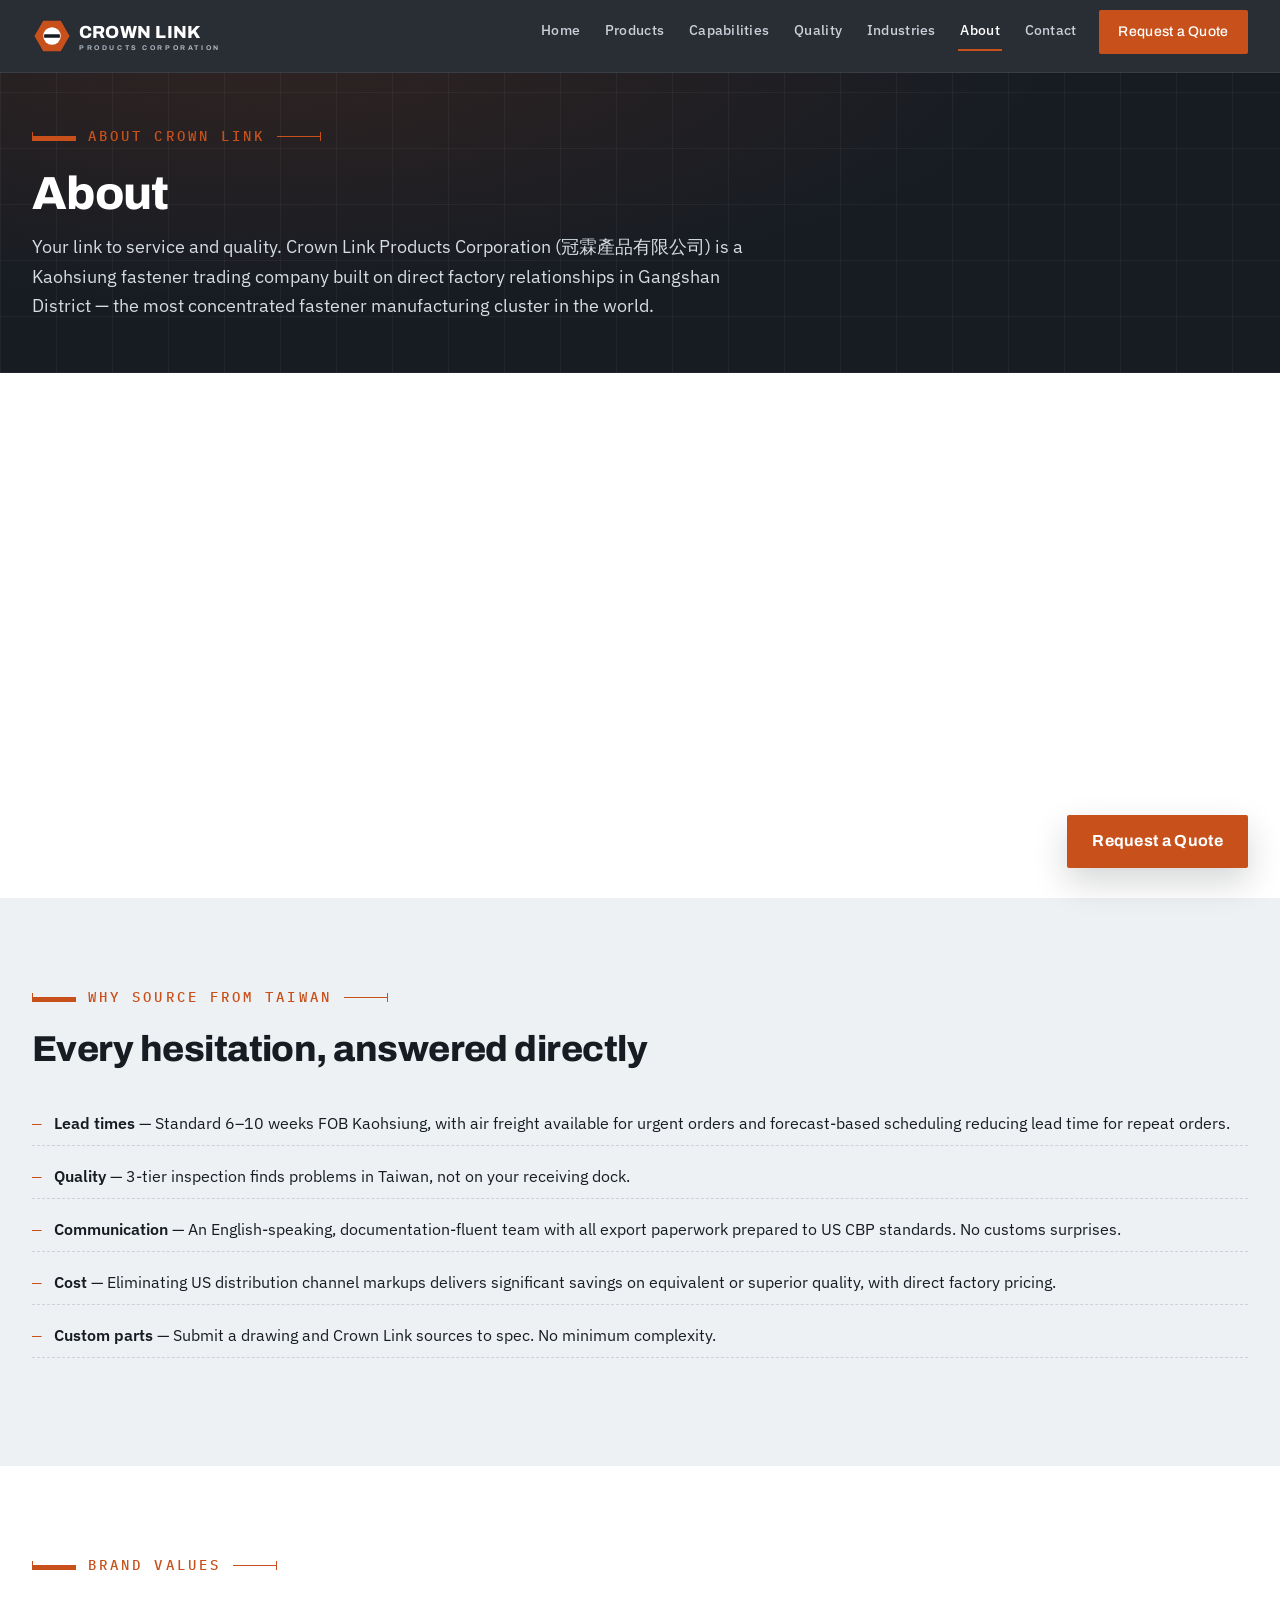
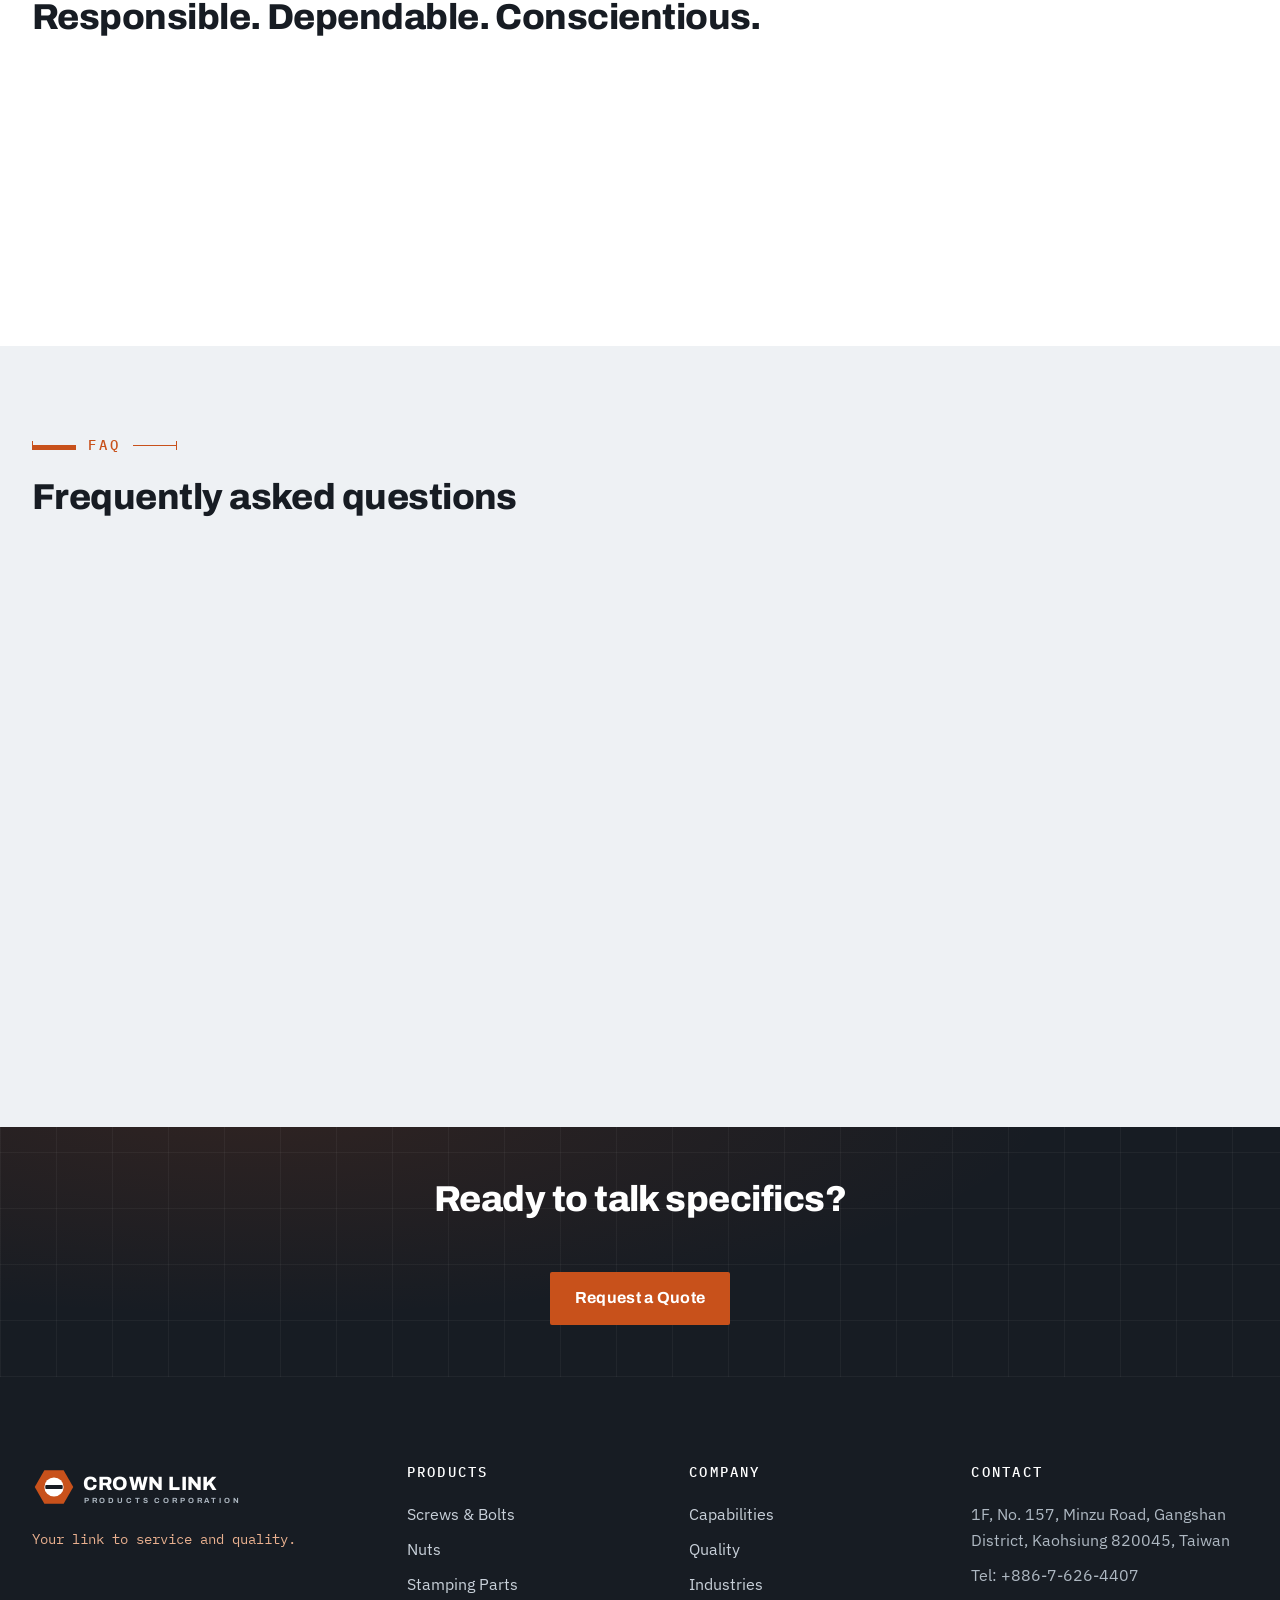
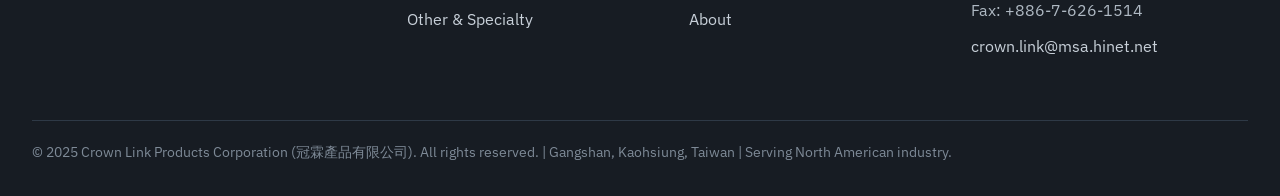
==== pages/about.html @ 87dea614 "Add files via upload" ====
<!DOCTYPE html>
<html lang="en">
<head>
<meta charset="utf-8">
<meta name="viewport" content="width=device-width, initial-scale=1">
<title>About | Crown Link Products Corporation — Taiwan Fastener Supplier</title>
<meta name="description" content="Crown Link Products Corporation: a Gangshan, Kaohsiung fastener trading company with decades of combined Taiwan sourcing experience and factory-floor access.">
<meta property="og:title" content="About | Crown Link Products Corporation — Taiwan Fastener Supplier">
<meta property="og:description" content="Crown Link Products Corporation: a Gangshan, Kaohsiung fastener trading company with decades of combined Taiwan sourcing experience and factory-floor access.">
<meta property="og:image" content="https://www.crown-link.com/assets/images/ui/og-default.svg">
<meta property="og:type" content="website">
<link rel="canonical" href="https://www.crown-link.com/pages/about.html">
<link rel="icon" type="image/svg+xml" href="../assets/images/ui/favicon.svg">
<link rel="preconnect" href="https://fonts.googleapis.com"><link rel="preconnect" href="https://fonts.gstatic.com" crossorigin><link href="https://fonts.googleapis.com/css2?family=Archivo:wght@700;800&family=IBM+Plex+Sans:wght@400;500;600&family=IBM+Plex+Mono:wght@400;500&display=swap" rel="stylesheet">
<link rel="stylesheet" href="../assets/css/main.css">
</head>
<body>
<header class="site-header">
  <div class="wrap header-bar">
    <a class="brand" href="../index.html" aria-label="Crown Link Products Corporation — home">
      <svg viewBox="0 0 248 48" height="40" role="img" aria-label="Crown Link Products Corporation"><polygon points="45.00,24.00 34.50,42.19 13.50,42.19 3.00,24.00 13.50,5.81 34.50,5.81" fill="#C8511B"/><circle cx="24" cy="24" r="10.5" fill="#FFFFFF"/><rect x="14.5" y="21.8" width="19" height="4.4" rx="1" fill="#171C23"/><text x="56" y="27" font-family="Archivo, Arial, sans-serif" font-weight="800" font-size="21" letter-spacing="0.5" fill="#FFFFFF">CROWN LINK</text><text x="56.5" y="41" font-family="Archivo, Arial, sans-serif" font-weight="700" font-size="8.2" letter-spacing="3.1" fill="#AEB8C2">PRODUCTS CORPORATION</text></svg>
    </a>
    <button class="nav-toggle" aria-label="Toggle navigation menu" aria-expanded="false">
      <span class="bar"></span><span class="bar"></span><span class="bar"></span>
    </button>
    <nav class="site-nav" aria-label="Primary">
      <ul><li><a href="../index.html">Home</a></li><li><a href="products.html">Products</a></li><li><a href="capabilities.html">Capabilities</a></li><li><a href="quality.html">Quality</a></li><li><a href="industries.html">Industries</a></li><li><a href="about.html" class="active">About</a></li><li><a href="contact.html">Contact</a></li><li><a class="btn btn--primary btn--sm" href="contact.html">Request a Quote</a></li></ul>
    </nav>
  </div>
</header>
<main>
<section class="page-hero section--dark tech-grid">
  <div class="wrap">
    <p class="dim">ABOUT CROWN LINK</p>
    <h1>About</h1>
    <p class="lede">Your link to service and quality. Crown Link Products Corporation
    (冠霖產品有限公司) is a Kaohsiung fastener trading company built on direct factory
    relationships in Gangshan District — the most concentrated fastener manufacturing
    cluster in the world.</p>
  </div>
</section>

<section class="section">
  <div class="wrap">
    <div class="grid grid--2">
      <div class="reveal">
        <p class="dim">OUR STORY</p>
        <h2>Not a broker. Not a catalog reseller.</h2>
        <p>Crown Link was built on direct factory relationships in Gangshan District — the
        most concentrated fastener manufacturing cluster in the world. We are a sourcing
        partner with factory-floor access and quality accountability that remote purchasing
        cannot replicate.</p>
        <p class="mb-0">Crown Link's team brings decades of combined sourcing experience in
        Taiwan's fastener industry — relationships built over years with qualified
        factories across Gangshan and greater Kaohsiung.</p>
      </div>
      <div class="reveal">
        <p class="dim">GANGSHAN, KAOHSIUNG</p>
        <h2>Where the world's fasteners are made</h2>
        <p>Taiwan is the world's third-largest fastener exporter. Gangshan District in
        Kaohsiung is where the industry is concentrated — hundreds of specialized factories
        within a few kilometers of Crown Link's office.</p>
        <p class="mb-0">This proximity enables factory-floor oversight that sourcing from a
        remote office cannot replicate: tooling checks before production, in-process
        audits during the run, and face-to-face corrective action when it matters.</p>
      </div>
    </div>
  </div>
</section>

<section class="section section--mist">
  <div class="wrap">
    <p class="dim">WHY SOURCE FROM TAIWAN</p>
    <h2>Every hesitation, answered directly</h2>
    <ul class="spec-list mt-lg">
      <li><span><strong>Lead times</strong> — Standard 6–10 weeks FOB Kaohsiung, with
      air freight available for urgent orders and forecast-based scheduling reducing lead
      time for repeat orders.</span></li>
      <li><span><strong>Quality</strong> — 3-tier inspection finds problems in Taiwan, not
      on your receiving dock.</span></li>
      <li><span><strong>Communication</strong> — An English-speaking, documentation-fluent
      team with all export paperwork prepared to US CBP standards. No customs
      surprises.</span></li>
      <li><span><strong>Cost</strong> — Eliminating US distribution channel markups
      delivers significant savings on equivalent or superior quality, with direct factory
      pricing.</span></li>
      <li><span><strong>Custom parts</strong> — Submit a drawing and Crown Link sources to
      spec. No minimum complexity.</span></li>
    </ul>
  </div>
</section>

<section class="section">
  <div class="wrap">
    <p class="dim">BRAND VALUES</p>
    <h2>Responsible. Dependable. Conscientious.</h2>
    <div class="grid grid--3 mt-lg"><div class="card pillar reveal"><h3>Responsible</h3><p>Accountable for quality from order through delivery. When Crown Link takes your order, the quality verdict is ours to own — not the factory's to self-certify.</p></div><div class="card pillar reveal"><h3>Dependable</h3><p>Consistent execution, accurate documentation, reliable timelines. The same disciplined process on the five-hundredth order as on the first.</p></div><div class="card pillar reveal"><h3>Conscientious</h3><p>Attention to detail at every stage — from drawing review and gauge selection to final inspection and export paperwork.</p></div></div>
  </div>
</section>

<section class="section section--mist">
  <div class="wrap">
    <p class="dim">FAQ</p>
    <h2>Frequently asked questions</h2>
    <div class="faq-stack mt-lg"><details class="faq-item reveal"><summary>What is your minimum order quantity?</summary><div class="faq-body"><p class="mb-0">MOQ varies by product type, material, and surface finish. Many standard items have no formal MOQ for initial orders. Contact us with your specification for a specific MOQ and lead time quote.</p></div></details><details class="faq-item reveal"><summary>Do you provide samples?</summary><div class="faq-body"><p class="mb-0">Yes. Sample availability and cost depend on the product. Standard catalog items can typically be sampled within 2–3 weeks. Custom per-drawing parts require tooling lead time.</p></div></details><details class="faq-item reveal"><summary>Can you source items not shown in your catalog?</summary><div class="faq-body"><p class="mb-0">Yes. Crown Link's sourcing capability extends well beyond the catalog. Submit a drawing, specification, or description and we will identify qualified manufacturers and provide a quote.</p></div></details><details class="faq-item reveal"><summary>What payment terms do you offer?</summary><div class="faq-body"><p class="mb-0">Standard terms are T/T (wire transfer): 30% deposit upon order confirmation, 70% balance prior to shipment. Other arrangements available for established accounts.</p></div></details><details class="faq-item reveal"><summary>How do I submit a drawing for a custom part?</summary><div class="faq-body"><p class="mb-0">Email your drawing in PDF, DWG, DXF, STEP, or IGES format to <a href="mailto:crown.link@msa.hinet.net">crown.link@msa.hinet.net</a> with your quantity, material, finish, and required standards. Include your company name and a contact name. We will respond with questions or a quote within 3–5 business days.</p></div></details><details class="faq-item reveal"><summary>What incoterms do you use?</summary><div class="faq-body"><p class="mb-0">Standard shipments are quoted FOB Kaohsiung Port. CIF to US West Coast ports available upon request. Door-to-door DDP pricing available for established customers.</p></div></details></div>
  </div>
</section>

<section class="section section--dark tech-grid section--tight">
  <div class="wrap center">
    <h2>Ready to talk specifics?</h2>
    <a class="btn btn--primary mt-lg" href="contact.html">Request a Quote</a>
  </div>
</section>
</main>
<footer class="site-footer">
  <div class="wrap">
    <div class="footer-grid">
      <div>
        <span class="brand"><svg viewBox="0 0 248 48" height="44" role="img" aria-label="Crown Link Products Corporation"><polygon points="45.00,24.00 34.50,42.19 13.50,42.19 3.00,24.00 13.50,5.81 34.50,5.81" fill="#C8511B"/><circle cx="24" cy="24" r="10.5" fill="#FFFFFF"/><rect x="14.5" y="21.8" width="19" height="4.4" rx="1" fill="#171C23"/><text x="56" y="27" font-family="Archivo, Arial, sans-serif" font-weight="800" font-size="21" letter-spacing="0.5" fill="#FFFFFF">CROWN LINK</text><text x="56.5" y="41" font-family="Archivo, Arial, sans-serif" font-weight="700" font-size="8.2" letter-spacing="3.1" fill="#AEB8C2">PRODUCTS CORPORATION</text></svg></span>
        <p class="footer-tagline">Your link to service and quality.</p>
      </div>
      <div>
        <h4>Products</h4>
        <ul><li><a href="screws.html">Screws & Bolts</a></li><li><a href="nuts.html">Nuts</a></li><li><a href="stamping-parts.html">Stamping Parts</a></li><li><a href="other.html">Other & Specialty</a></li></ul>
      </div>
      <div>
        <h4>Company</h4>
        <ul>
          <li><a href="capabilities.html">Capabilities</a></li>
          <li><a href="quality.html">Quality</a></li>
          <li><a href="industries.html">Industries</a></li>
          <li><a href="about.html">About</a></li>
        </ul>
      </div>
      <div>
        <h4>Contact</h4>
        <ul>
          <li>1F, No. 157, Minzu Road, Gangshan District, Kaohsiung 820045, Taiwan</li>
          <li>Tel: +886-7-626-4407</li>
          <li>Fax: +886-7-626-1514</li>
          <li><a href="mailto:crown.link@msa.hinet.net">crown.link@msa.hinet.net</a></li>
        </ul>
      </div>
    </div>
    <div class="footer-bottom">
      © 2025 Crown Link Products Corporation (冠霖產品有限公司). All rights reserved.
      | Gangshan, Kaohsiung, Taiwan | Serving North American industry.
    </div>
  </div>
</footer>
<a class="quote-fab btn btn--primary" href="contact.html">Request a Quote</a>
<script src="../assets/js/main.js"></script>
</body>
</html>
---- assets/css/main.css ----
/* ==========================================================================
   Crown Link Products Corporation — main.css
   Design system: machined precision. Tokens first, then base, components,
   utilities, page overrides. No rule cancels another.
   ========================================================================== */

/* ---------- 1. Design tokens ---------- */
:root {
  /* Color */
  --c-ink: #171C23;        /* gunmetal — dark surfaces, headings */
  --c-steel: #26303B;      /* steel panel — secondary dark */
  --c-mist: #EEF1F4;       /* machined light surface */
  --c-paper: #FFFFFF;      /* paper */
  --c-line: #CBD2D9;       /* hairline / dimension lines */
  --c-accent: #C8511B;     /* oxide orange — CTAs, marks */
  --c-accent-deep: #9E3F12;
  --c-muted: #5B6573;

  /* Spacing scale */
  --space-xs: 0.5rem;
  --space-sm: 0.75rem;
  --space-md: 1.25rem;
  --space-lg: 2rem;
  --space-xl: 3.25rem;
  --space-2xl: 5.5rem;

  /* Type scale */
  --text-sm: 0.875rem;
  --text-base: 1rem;
  --text-md: 1.125rem;
  --text-lg: 1.375rem;
  --text-xl: 1.75rem;
  --text-2xl: 2.25rem;
  --text-3xl: 2.9rem;
  --text-4xl: 3.6rem;

  /* Radii — machined chamfer, not pillow */
  --r-sm: 2px;
  --r-md: 4px;

  /* Shadows */
  --shadow-sm: 0 1px 2px rgba(23, 28, 35, 0.08);
  --shadow-md: 0 6px 18px rgba(23, 28, 35, 0.12);
  --shadow-lg: 0 14px 34px rgba(23, 28, 35, 0.18);

  /* Transitions */
  --t-fast: 160ms ease;
  --t-med: 340ms cubic-bezier(0.22, 0.61, 0.36, 1);

  /* Fonts */
  --f-display: "Archivo", "Arial Narrow", Arial, sans-serif;
  --f-body: "IBM Plex Sans", "Segoe UI", Helvetica, Arial, sans-serif;
  --f-mono: "IBM Plex Mono", "SFMono-Regular", Consolas, monospace;
}

/* ---------- 2. Base ---------- */
*,
*::before,
*::after { box-sizing: border-box; }

html { scroll-behavior: smooth; }

body {
  margin: 0;
  font-family: var(--f-body);
  font-size: var(--text-base);
  line-height: 1.65;
  color: var(--c-ink);
  background: var(--c-paper);
  -webkit-font-smoothing: antialiased;
}

h1, h2, h3, h4 {
  font-family: var(--f-display);
  font-weight: 800;
  line-height: 1.12;
  letter-spacing: -0.015em;
  margin: 0 0 var(--space-md);
  color: var(--c-ink);
}

h1 { font-size: var(--text-3xl); }
h2 { font-size: var(--text-2xl); }
h3 { font-size: var(--text-lg); }
h4 { font-size: var(--text-md); }

p { margin: 0 0 var(--space-md); }
p:last-child { margin-bottom: 0; }

ul, ol { margin: 0 0 var(--space-md); padding-left: 1.3em; }
li { margin-bottom: var(--space-xs); }

a { color: var(--c-accent-deep); text-decoration: none; transition: color var(--t-fast); }
a:hover { color: var(--c-accent); }

img, svg { max-width: 100%; height: auto; display: block; }

:focus-visible {
  outline: 3px solid var(--c-accent);
  outline-offset: 2px;
}

/* ---------- 3. Layout primitives ---------- */
.wrap {
  max-width: 1280px;
  margin: 0 auto;
  padding-left: var(--space-lg);
  padding-right: var(--space-lg);
}

.section { padding-top: var(--space-2xl); padding-bottom: var(--space-2xl); }
.section--mist { background: var(--c-mist); }
.section--dark { background: var(--c-ink); color: #D6DCE3; }
.section--dark h2, .section--dark h3 { color: #FFFFFF; }
.section--tight { padding-top: var(--space-xl); padding-bottom: var(--space-xl); }

.grid { display: grid; gap: var(--space-lg); }
.grid--2 { grid-template-columns: repeat(2, 1fr); }
.grid--3 { grid-template-columns: repeat(3, 1fr); }
.grid--4 { grid-template-columns: repeat(4, 1fr); }

/* Technical crosshair grid texture for dark sections */
.tech-grid {
  background-image:
    repeating-linear-gradient(0deg, rgba(255,255,255,0.045) 0 1px, transparent 1px 56px),
    repeating-linear-gradient(90deg, rgba(255,255,255,0.045) 0 1px, transparent 1px 56px),
    radial-gradient(ellipse at 20% -10%, rgba(200,81,27,0.14), transparent 55%);
  background-color: var(--c-ink);
}

/* ---------- 4. Signature: dimension-line eyebrow ---------- */
.dim {
  display: flex;
  align-items: center;
  gap: var(--space-sm);
  font-family: var(--f-mono);
  font-size: var(--text-sm);
  font-weight: 500;
  letter-spacing: 0.22em;
  text-transform: uppercase;
  color: var(--c-accent);
  margin-bottom: var(--space-md);
}
.dim::before,
.dim::after {
  content: "";
  height: 1px;
  width: 44px;
  background: currentColor;
  box-shadow: 0 -4px 0 0 currentColor inset; /* keep line crisp */
  position: relative;
}
.dim::before { border-left: 1px solid currentColor; height: 9px; background: linear-gradient(transparent 4px, currentColor 4px 5px, transparent 5px); width: 44px; }
.dim::after  { border-right: 1px solid currentColor; height: 9px; background: linear-gradient(transparent 4px, currentColor 4px 5px, transparent 5px); width: 44px; box-shadow: none; }
.dim--center { justify-content: center; }

.kicker {
  font-family: var(--f-mono);
  font-size: var(--text-sm);
  letter-spacing: 0.18em;
  text-transform: uppercase;
  color: var(--c-muted);
}

/* Thread-profile divider */
.thread-divider { display: block; width: 100%; height: 18px; color: var(--c-line); }
.section--dark .thread-divider { color: #39434F; }

/* ---------- 5. Header / navigation ---------- */
.site-header {
  position: sticky;
  top: 0;
  z-index: 60;
  background: rgba(23, 28, 35, 0.92);
  backdrop-filter: blur(8px);
  -webkit-backdrop-filter: blur(8px);
  border-bottom: 1px solid rgba(255, 255, 255, 0.08);
  transition: box-shadow var(--t-fast), background var(--t-fast);
}
.site-header.scrolled { box-shadow: var(--shadow-md); background: rgba(23, 28, 35, 0.97); }

.header-bar {
  display: flex;
  align-items: center;
  justify-content: space-between;
  gap: var(--space-lg);
  min-height: 72px;
}

.brand { display: inline-flex; align-items: center; gap: 0.7rem; }
.brand svg { height: 40px; width: auto; }

.nav-toggle {
  display: none;
  background: none;
  border: 1px solid rgba(255,255,255,0.25);
  border-radius: var(--r-sm);
  padding: 0.55rem 0.6rem;
  cursor: pointer;
}
.nav-toggle .bar {
  display: block;
  width: 22px;
  height: 2px;
  background: #fff;
  margin: 4px 0;
  transition: transform var(--t-med), opacity var(--t-fast);
}

.site-nav ul {
  display: flex;
  align-items: center;
  gap: var(--space-md);
  list-style: none;
  margin: 0;
  padding: 0;
}
.site-nav a {
  display: inline-block;
  padding: 0.4rem 0.15rem;
  color: #C8D0D9;
  font-size: var(--text-sm);
  font-weight: 500;
  letter-spacing: 0.02em;
  border-bottom: 2px solid transparent;
  transition: color var(--t-fast), border-color var(--t-fast);
}
.site-nav a:hover { color: #FFFFFF; }
.site-nav a.active { color: #FFFFFF; border-bottom-color: var(--c-accent); }

.btn {
  display: inline-block;
  font-family: var(--f-display);
  font-weight: 700;
  font-size: var(--text-base);
  letter-spacing: 0.02em;
  padding: 0.78rem 1.5rem;
  border-radius: var(--r-sm);
  border: 1px solid transparent;
  cursor: pointer;
  text-align: center;
  transition: background var(--t-fast), color var(--t-fast), border-color var(--t-fast), transform var(--t-fast), box-shadow var(--t-fast);
}
.btn:hover { transform: translateY(-2px); box-shadow: var(--shadow-md); }
.btn--primary { background: var(--c-accent); color: #FFFFFF; }
.btn--primary:hover { background: var(--c-accent-deep); color: #FFFFFF; }
.btn--ghost { background: transparent; color: #FFFFFF; border-color: rgba(255,255,255,0.45); }
.btn--ghost:hover { border-color: #FFFFFF; color: #FFFFFF; }
.btn--ink { background: var(--c-ink); color: #FFFFFF; }
.btn--ink:hover { background: var(--c-steel); color: #FFFFFF; }
.btn--sm { padding: 0.5rem 1rem; font-size: var(--text-sm); }
.site-nav .btn--primary { color: #FFFFFF; border-bottom: 1px solid transparent; padding: 0.6rem 1.15rem; }

/* ---------- 6. Hero ---------- */
.hero {
  color: #D6DCE3;
  padding-top: var(--space-2xl);
  padding-bottom: var(--space-2xl);
}
.hero h1 {
  color: #FFFFFF;
  font-size: var(--text-4xl);
  max-width: 17.5ch;
  margin-bottom: var(--space-md);
}
.hero .tagline {
  font-family: var(--f-mono);
  font-size: var(--text-md);
  letter-spacing: 0.08em;
  color: #E9B08F;
  margin-bottom: var(--space-lg);
}
.hero .lede { max-width: 62ch; font-size: var(--text-md); margin-bottom: var(--space-lg); }
.hero-ctas { display: flex; flex-wrap: wrap; gap: var(--space-md); }

.page-hero { padding-top: var(--space-xl); padding-bottom: var(--space-xl); color: #D6DCE3; }
.page-hero h1 { color: #FFFFFF; margin-bottom: var(--space-sm); }
.page-hero .lede { max-width: 68ch; font-size: var(--text-md); }

/* ---------- 7. Cards ---------- */
.card {
  background: var(--c-paper);
  border: 1px solid var(--c-line);
  border-radius: var(--r-sm);
  padding: var(--space-lg);
  transition: transform var(--t-fast), box-shadow var(--t-fast), border-color var(--t-fast);
}
.card:hover { transform: translateY(-3px); box-shadow: var(--shadow-md); border-color: var(--c-accent); }
.card h3 { margin-bottom: var(--space-xs); }
.card .mono-tag {
  font-family: var(--f-mono);
  font-size: var(--text-sm);
  color: var(--c-accent);
  letter-spacing: 0.12em;
  display: block;
  margin-bottom: var(--space-xs);
}

.pillar { border-top: 3px solid var(--c-accent); }
.pillar h3 { font-size: var(--text-md); }
.pillar p { color: var(--c-muted); font-size: var(--text-sm); margin-bottom: 0; }
.pillar .pillar-icon { color: var(--c-steel); margin-bottom: var(--space-sm); }

.cat-card { display: flex; flex-direction: column; }
.cat-card .cat-icon { color: var(--c-steel); margin-bottom: var(--space-sm); }
.cat-card p { color: var(--c-muted); font-size: var(--text-sm); flex: 1; }
.cat-card .cat-link {
  font-family: var(--f-display);
  font-weight: 700;
  color: var(--c-accent-deep);
}
.cat-card .cat-link::after { content: " \2192"; }
.cat-card .cat-link:hover { color: var(--c-accent); }

/* Product cards */
.product-grid { display: grid; grid-template-columns: repeat(3, 1fr); gap: var(--space-lg); }
.product-card {
  background: var(--c-paper);
  border: 1px solid var(--c-line);
  border-radius: var(--r-sm);
  overflow: hidden;
  display: flex;
  flex-direction: column;
  transition: transform var(--t-fast), box-shadow var(--t-fast), border-color var(--t-fast);
}
.product-card:hover { transform: translateY(-3px); box-shadow: var(--shadow-md); border-color: var(--c-accent); }
.product-card img { width: 100%; height: auto; border-bottom: 1px solid var(--c-line); }
.product-card .product-body { padding: var(--space-md); display: flex; flex-direction: column; flex: 1; }
.product-card h3 { font-size: var(--text-md); margin-bottom: var(--space-xs); }
.product-card p { color: var(--c-muted); font-size: var(--text-sm); flex: 1; }
.product-card .btn { align-self: flex-start; margin-top: var(--space-sm); }

/* ---------- 8. Trust bar ---------- */
.trust-bar { background: var(--c-steel); color: #D6DCE3; padding: var(--space-lg) 0; }
.trust-bar .grid { gap: var(--space-md); }
.trust-item { text-align: center; padding: 0 var(--space-sm); }
.trust-item .t-big {
  display: block;
  font-family: var(--f-display);
  font-weight: 800;
  font-size: var(--text-xl);
  color: #FFFFFF;
  line-height: 1.15;
}
.trust-item .t-sub {
  display: block;
  font-family: var(--f-mono);
  font-size: var(--text-sm);
  letter-spacing: 0.06em;
  color: #9FB0C0;
  margin-top: 0.35rem;
}

/* ---------- 9. Process timeline ---------- */
.process-scroll { overflow-x: auto; padding-bottom: var(--space-sm); }
.process-scroll svg { min-width: 980px; width: 100%; height: auto; }

/* ---------- 10. Quality tiers ---------- */
.tier {
  border-left: 4px solid var(--c-accent);
  background: var(--c-paper);
  border-top: 1px solid var(--c-line);
  border-right: 1px solid var(--c-line);
  border-bottom: 1px solid var(--c-line);
  border-radius: var(--r-sm);
  padding: var(--space-lg);
}
.tier .tier-no {
  font-family: var(--f-mono);
  font-size: var(--text-sm);
  letter-spacing: 0.2em;
  color: var(--c-accent);
  display: block;
  margin-bottom: var(--space-xs);
}
.tier p { color: var(--c-muted); }

/* ---------- 11. Spec lists & tables ---------- */
.spec-block h3 { display: flex; align-items: baseline; gap: var(--space-sm); }
.spec-list { list-style: none; padding: 0; }
.spec-list li {
  padding: 0.55rem 0;
  border-bottom: 1px dashed var(--c-line);
  display: flex;
  gap: var(--space-sm);
  align-items: baseline;
}
.spec-list li::before {
  content: "—";
  color: var(--c-accent);
  font-family: var(--f-mono);
  flex: 0 0 auto;
}
.spec-list strong { font-weight: 600; }

.callout {
  background: var(--c-mist);
  border: 1px solid var(--c-line);
  border-left: 4px solid var(--c-accent);
  border-radius: var(--r-sm);
  padding: var(--space-md) var(--space-lg);
}

/* ---------- 12. Breadcrumb ---------- */
.breadcrumb {
  font-family: var(--f-mono);
  font-size: var(--text-sm);
  letter-spacing: 0.04em;
  color: #9FB0C0;
  margin-bottom: var(--space-md);
}
.breadcrumb a { color: #C8D0D9; }
.breadcrumb a:hover { color: #FFFFFF; }
.breadcrumb .sep { margin: 0 0.5rem; color: var(--c-accent); }

/* ---------- 13. FAQ ---------- */
.faq-item { border: 1px solid var(--c-line); border-radius: var(--r-sm); background: var(--c-paper); }
.faq-item summary {
  cursor: pointer;
  font-family: var(--f-display);
  font-weight: 700;
  font-size: var(--text-md);
  padding: var(--space-md) var(--space-lg);
  list-style: none;
  position: relative;
  padding-right: 3rem;
}
.faq-item summary::-webkit-details-marker { display: none; }
.faq-item summary::after {
  content: "+";
  position: absolute;
  right: var(--space-lg);
  top: 50%;
  transform: translateY(-50%);
  font-family: var(--f-mono);
  color: var(--c-accent);
  font-size: var(--text-lg);
  transition: transform var(--t-fast);
}
.faq-item[open] summary::after { content: "\2212"; }
.faq-item .faq-body { padding: 0 var(--space-lg) var(--space-md); color: var(--c-muted); }
.faq-stack { display: grid; gap: var(--space-sm); }

/* ---------- 14. Forms ---------- */
.form-grid { display: grid; grid-template-columns: 1fr 1fr; gap: var(--space-md); }
.field { display: flex; flex-direction: column; gap: 0.35rem; }
.field--full { grid-column: 1 / -1; }
.field label { font-weight: 600; font-size: var(--text-sm); }
.field .req { color: var(--c-accent); }
.field input,
.field textarea {
  font-family: var(--f-body);
  font-size: var(--text-base);
  color: var(--c-ink);
  background: var(--c-paper);
  border: 1px solid var(--c-line);
  border-radius: var(--r-sm);
  padding: 0.7rem 0.85rem;
  transition: border-color var(--t-fast), box-shadow var(--t-fast);
}
.field input:focus,
.field textarea:focus {
  outline: none;
  border-color: var(--c-accent);
  box-shadow: 0 0 0 3px rgba(200, 81, 27, 0.18);
}
.field textarea { min-height: 110px; resize: vertical; }
.form-note {
  font-size: var(--text-sm);
  color: var(--c-muted);
  background: var(--c-mist);
  border: 1px dashed var(--c-line);
  border-radius: var(--r-sm);
  padding: var(--space-md);
}

/* ---------- 15. Contact layout ---------- */
.contact-grid { display: grid; grid-template-columns: 1.5fr 1fr; gap: var(--space-xl); align-items: start; }
.contact-info dl { margin: 0; }
.contact-info dt {
  font-family: var(--f-mono);
  font-size: var(--text-sm);
  letter-spacing: 0.14em;
  text-transform: uppercase;
  color: var(--c-accent);
  margin-top: var(--space-md);
}
.contact-info dt:first-child { margin-top: 0; }
.contact-info dd { margin: 0.2rem 0 0; }
.map-frame { border: 1px solid var(--c-line); border-radius: var(--r-sm); overflow: hidden; }
.map-frame iframe { display: block; width: 100%; }

/* ---------- 16. Footer ---------- */
.site-footer { background: var(--c-ink); color: #AEB8C2; padding: var(--space-2xl) 0 var(--space-lg); }
.footer-grid { display: grid; grid-template-columns: 1.4fr 1fr 1fr 1.2fr; gap: var(--space-xl); }
.site-footer .brand svg { height: 44px; }
.site-footer h4 {
  color: #FFFFFF;
  font-size: var(--text-sm);
  letter-spacing: 0.16em;
  text-transform: uppercase;
  font-family: var(--f-mono);
  font-weight: 500;
}
.site-footer ul { list-style: none; padding: 0; margin: 0; }
.site-footer li { margin-bottom: 0.55rem; }
.site-footer a { color: #C8D0D9; }
.site-footer a:hover { color: #FFFFFF; }
.footer-tagline { font-family: var(--f-mono); font-size: var(--text-sm); color: #E9B08F; margin-top: var(--space-sm); }
.footer-bottom {
  border-top: 1px solid #2E3946;
  margin-top: var(--space-xl);
  padding-top: var(--space-md);
  font-size: var(--text-sm);
  color: #7E8A97;
}

/* ---------- 17. Sticky quote CTA ---------- */
.quote-fab {
  position: fixed;
  right: var(--space-lg);
  bottom: var(--space-lg);
  z-index: 55;
  box-shadow: var(--shadow-lg);
}

/* ---------- 18. Reveal animation ---------- */
.reveal { opacity: 0; transform: translateY(22px); transition: opacity 360ms ease, transform 360ms cubic-bezier(0.22, 0.61, 0.36, 1); }
.reveal.in { opacity: 1; transform: none; }

/* ---------- 19. 404 ---------- */
.error-hero { min-height: 52vh; display: flex; align-items: center; }
.error-code {
  font-family: var(--f-mono);
  font-size: var(--text-sm);
  letter-spacing: 0.3em;
  color: var(--c-accent);
}

/* ---------- 20. Utilities ---------- */
.center { text-align: center; }
.mt-lg { margin-top: var(--space-lg); }
.mt-xl { margin-top: var(--space-xl); }
.mb-0 { margin-bottom: 0; }
.maxw { max-width: 72ch; }
.maxw--center { margin-left: auto; margin-right: auto; }
.muted { color: var(--c-muted); }
.section--dark .muted { color: #9FB0C0; }
.mono { font-family: var(--f-mono); }

/* ---------- 21. Responsive ---------- */
@media (max-width: 1024px) {
  .grid--4 { grid-template-columns: repeat(2, 1fr); }
  .product-grid { grid-template-columns: repeat(2, 1fr); }
  .footer-grid { grid-template-columns: 1fr 1fr; }
  .hero h1 { font-size: var(--text-3xl); }
}

@media (max-width: 768px) {
  :root { --space-2xl: 3.75rem; --space-xl: 2.5rem; }
  .grid--2, .grid--3 { grid-template-columns: 1fr; }
  .contact-grid { grid-template-columns: 1fr; }
  .form-grid { grid-template-columns: 1fr; }
  .hero h1 { font-size: var(--text-2xl); }
  h1 { font-size: var(--text-2xl); }
  h2 { font-size: var(--text-xl); }

  .nav-toggle { display: block; }
  .site-nav {
    position: fixed;
    inset: 72px 0 0 0;
    background: rgba(23, 28, 35, 0.98);
    transform: translateY(-105%);
    transition: transform var(--t-med);
    overflow-y: auto;
    z-index: 50;
  }
  .nav-open .site-nav { transform: translateY(0); }
  .nav-open .nav-toggle .bar:nth-child(1) { transform: translateY(6px) rotate(45deg); }
  .nav-open .nav-toggle .bar:nth-child(2) { opacity: 0; }
  .nav-open .nav-toggle .bar:nth-child(3) { transform: translateY(-6px) rotate(-45deg); }
  .site-nav ul { flex-direction: column; align-items: flex-start; padding: var(--space-lg); gap: var(--space-sm); }
  .site-nav a { font-size: var(--text-lg); padding: 0.6rem 0; }
  .site-nav .btn--primary { margin-top: var(--space-sm); width: 100%; }
}

@media (max-width: 640px) {
  .grid--4 { grid-template-columns: 1fr; }
  .product-grid { grid-template-columns: 1fr; }
  .footer-grid { grid-template-columns: 1fr; }
  .wrap { padding-left: var(--space-md); padding-right: var(--space-md); }

  .quote-fab {
    right: 0;
    bottom: 0;
    left: 0;
    border-radius: 0;
    padding: 1rem;
  }
  .quote-fab:hover { transform: none; }
  body.has-fab { padding-bottom: 64px; }
}

/* ---------- 22. Reduced motion ---------- */
@media (prefers-reduced-motion: reduce) {
  html { scroll-behavior: auto; }
  *,
  *::before,
  *::after {
    animation-duration: 0.001ms !important;
    transition-duration: 0.001ms !important;
  }
  .reveal { opacity: 1; transform: none; }
}

/* Product media: render / GD&T drawing toggle */
.product-media { position: relative; }
.product-media .pm-img { display: block; width: 100%; height: auto; }
.product-media .pm-img[hidden] { display: none; }
.pm-toggle { position: absolute; right: 8px; bottom: 8px; display: flex; gap: 0; border-radius: 5px; overflow: hidden; box-shadow: 0 1px 4px rgba(15, 20, 26, 0.25); }
.pm-btn { font-family: var(--font-mono, 'IBM Plex Mono', monospace); font-size: 0.62rem; letter-spacing: 0.05em; padding: 5px 9px; border: 0; cursor: pointer; background: rgba(23, 28, 35, 0.82); color: #cfd6dd; transition: background 140ms ease, color 140ms ease; }
.pm-btn:hover { color: #ffffff; }
.pm-btn.is-on { background: #C8511B; color: #ffffff; }
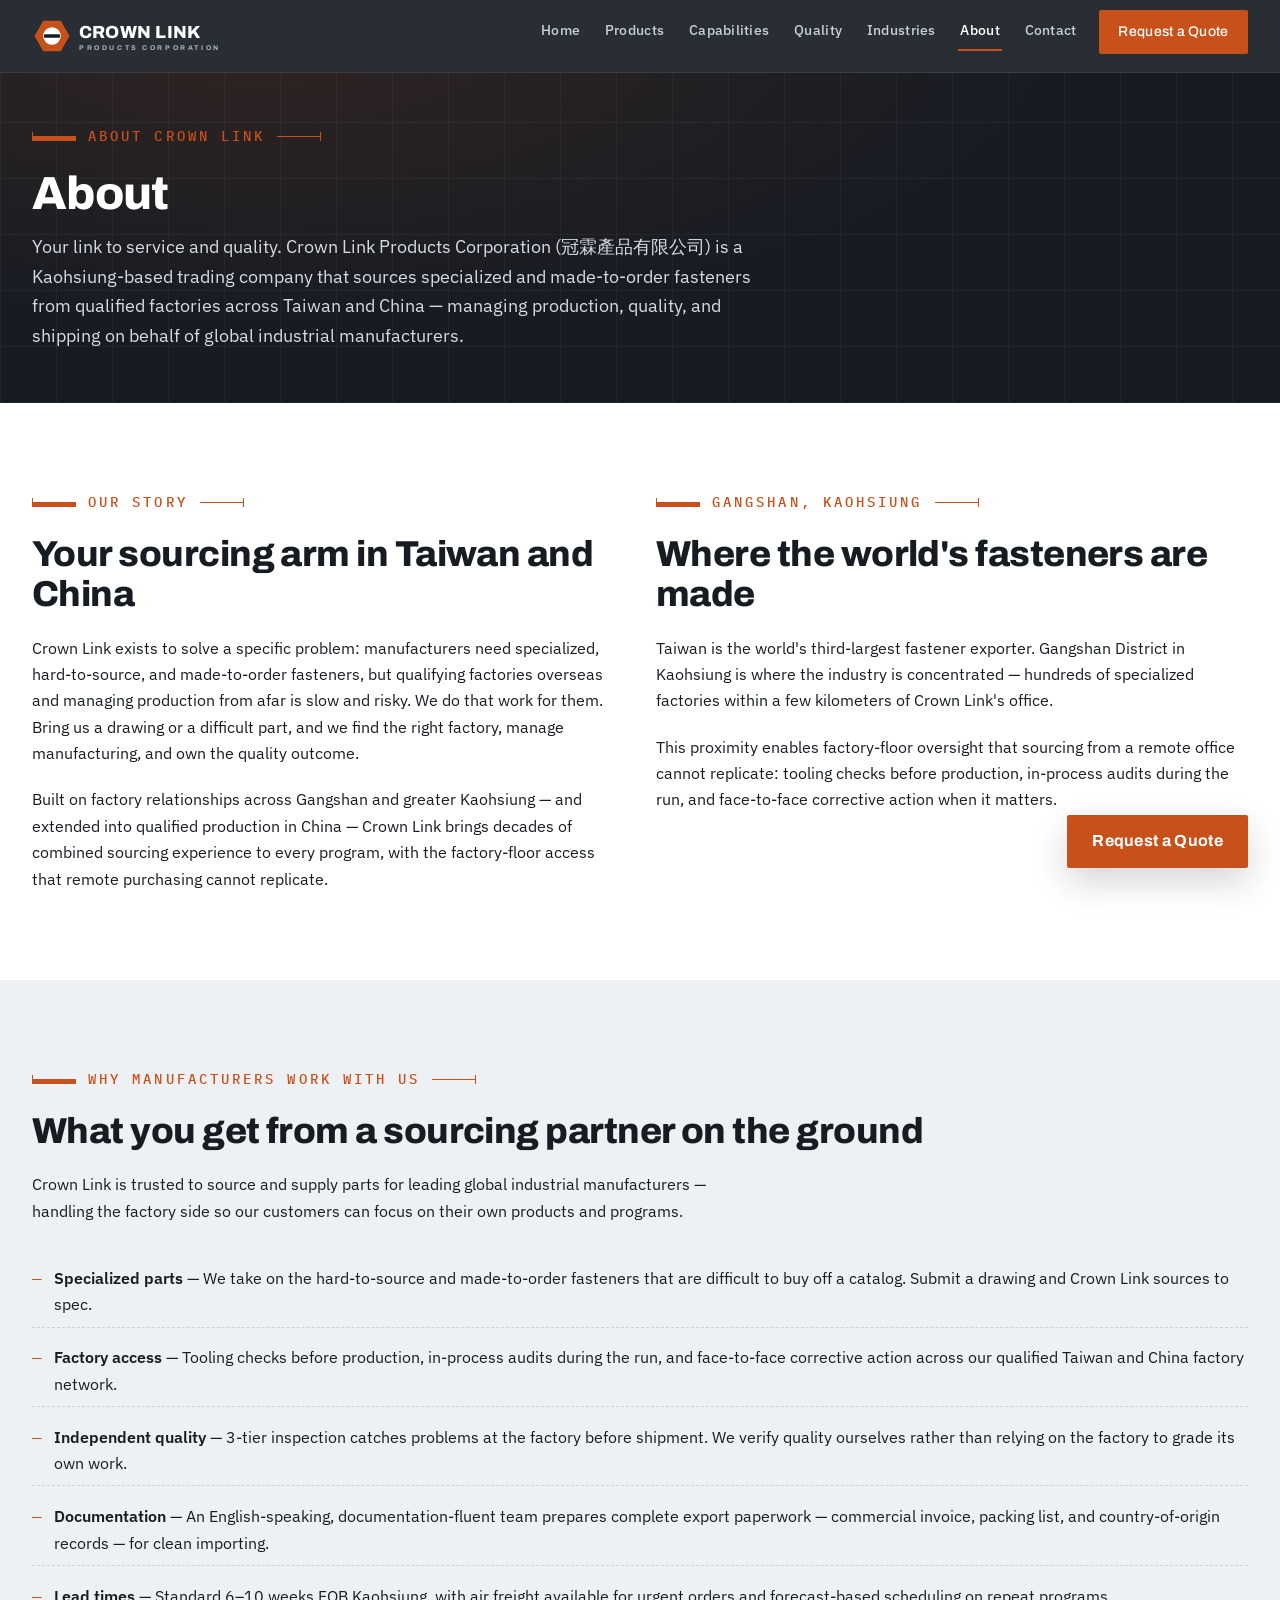
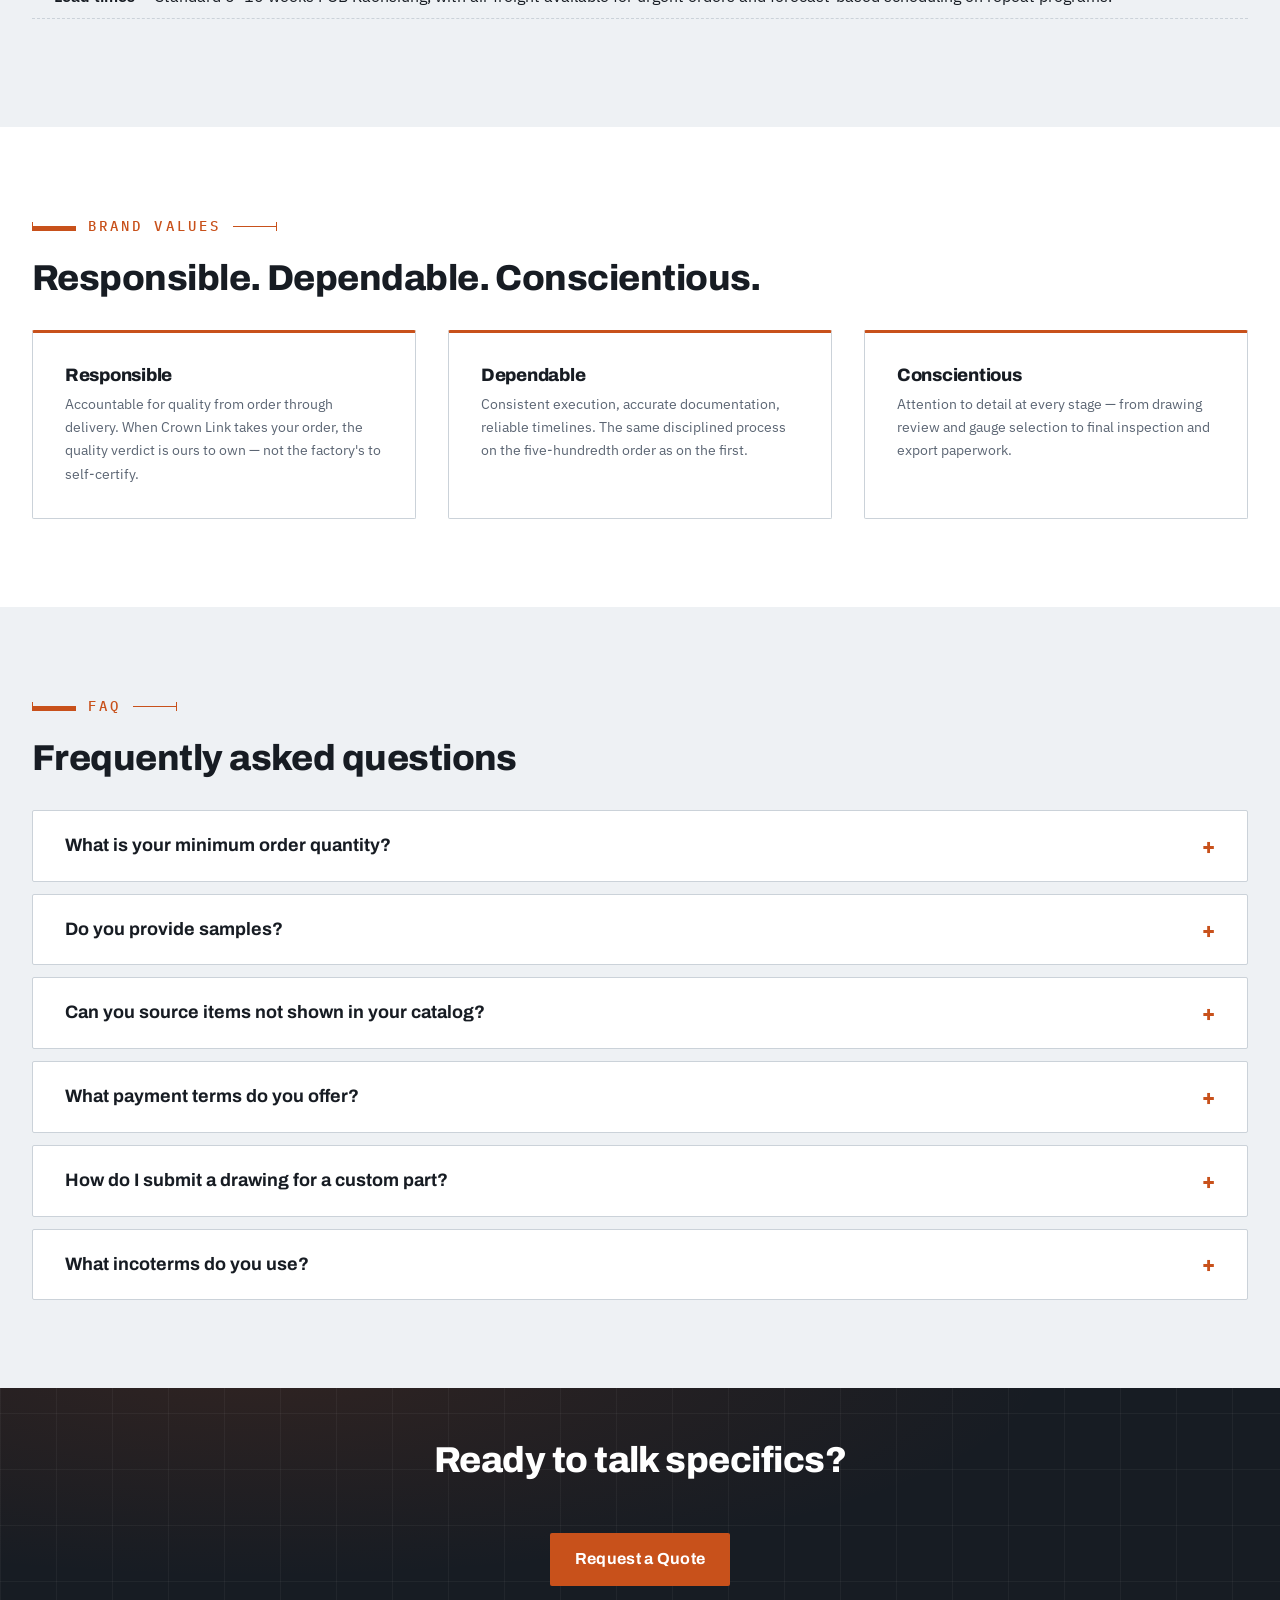
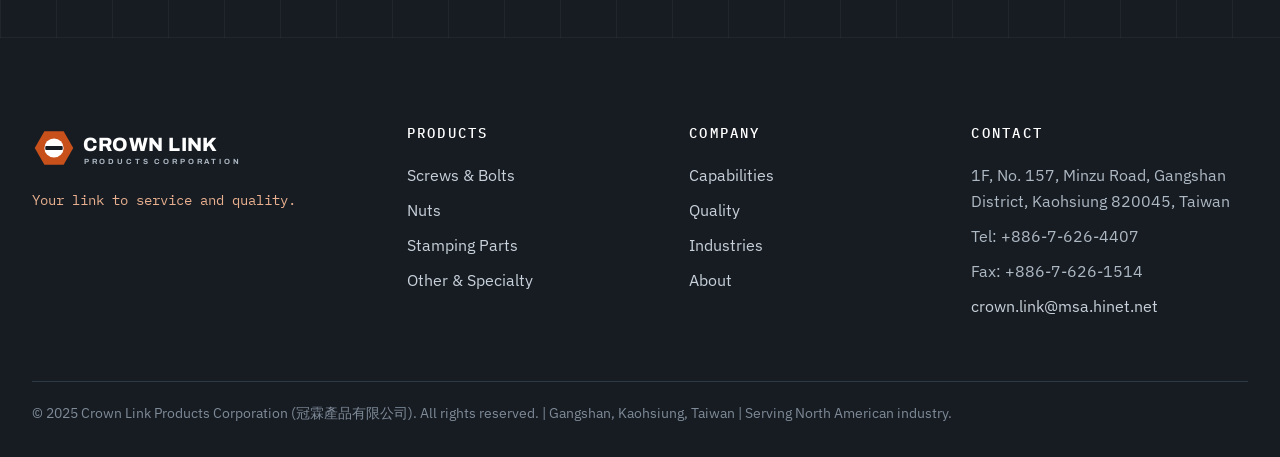
==== commit 70770763: "Add files via upload" ====
--- a/pages/about.html
+++ b/pages/about.html
@@ -3,10 +3,10 @@
 <head>
 <meta charset="utf-8">
 <meta name="viewport" content="width=device-width, initial-scale=1">
-<title>About | Crown Link Products Corporation — Taiwan Fastener Supplier</title>
-<meta name="description" content="Crown Link Products Corporation: a Gangshan, Kaohsiung fastener trading company with decades of combined Taiwan sourcing experience and factory-floor access.">
-<meta property="og:title" content="About | Crown Link Products Corporation — Taiwan Fastener Supplier">
-<meta property="og:description" content="Crown Link Products Corporation: a Gangshan, Kaohsiung fastener trading company with decades of combined Taiwan sourcing experience and factory-floor access.">
+<title>About | Crown Link Products Corporation — Taiwan &amp; China Fastener Sourcing</title>
+<meta name="description" content="Crown Link Products Corporation: a Gangshan, Kaohsiung trading company that sources specialized and made-to-order fasteners from qualified Taiwan and China factories for global industrial manufacturers.">
+<meta property="og:title" content="About | Crown Link Products Corporation — Specialized Fastener Sourcing">
+<meta property="og:description" content="A Kaohsiung trading company sourcing specialized and made-to-order fasteners from Taiwan and China, with independent QC and full documentation.">
 <meta property="og:image" content="https://www.crown-link.com/assets/images/ui/og-default.svg">
 <meta property="og:type" content="website">
 <link rel="canonical" href="https://www.crown-link.com/pages/about.html">
@@ -34,9 +34,9 @@
     <p class="dim">ABOUT CROWN LINK</p>
     <h1>About</h1>
     <p class="lede">Your link to service and quality. Crown Link Products Corporation
-    (冠霖產品有限公司) is a Kaohsiung fastener trading company built on direct factory
-    relationships in Gangshan District — the most concentrated fastener manufacturing
-    cluster in the world.</p>
+    (冠霖產品有限公司) is a Kaohsiung-based trading company that sources specialized and
+    made-to-order fasteners from qualified factories across Taiwan and China — managing
+    production, quality, and shipping on behalf of global industrial manufacturers.</p>
   </div>
 </section>
 
@@ -45,14 +45,16 @@
     <div class="grid grid--2">
       <div class="reveal">
         <p class="dim">OUR STORY</p>
-        <h2>Not a broker. Not a catalog reseller.</h2>
-        <p>Crown Link was built on direct factory relationships in Gangshan District — the
-        most concentrated fastener manufacturing cluster in the world. We are a sourcing
-        partner with factory-floor access and quality accountability that remote purchasing
-        cannot replicate.</p>
-        <p class="mb-0">Crown Link's team brings decades of combined sourcing experience in
-        Taiwan's fastener industry — relationships built over years with qualified
-        factories across Gangshan and greater Kaohsiung.</p>
+        <h2>Your sourcing arm in Taiwan and China</h2>
+        <p>Crown Link exists to solve a specific problem: manufacturers need specialized,
+        hard-to-source, and made-to-order fasteners, but qualifying factories overseas and
+        managing production from afar is slow and risky. We do that work for them. Bring us
+        a drawing or a difficult part, and we find the right factory, manage manufacturing,
+        and own the quality outcome.</p>
+        <p class="mb-0">Built on factory relationships across Gangshan and greater Kaohsiung —
+        and extended into qualified production in China — Crown Link brings decades of
+        combined sourcing experience to every program, with the factory-floor access that
+        remote purchasing cannot replicate.</p>
       </div>
       <div class="reveal">
         <p class="dim">GANGSHAN, KAOHSIUNG</p>
@@ -70,22 +72,27 @@
 
 <section class="section section--mist">
   <div class="wrap">
-    <p class="dim">WHY SOURCE FROM TAIWAN</p>
-    <h2>Every hesitation, answered directly</h2>
+    <p class="dim">WHY MANUFACTURERS WORK WITH US</p>
+    <h2>What you get from a sourcing partner on the ground</h2>
+    <p class="maxw">Crown Link is trusted to source and supply parts for leading global industrial
+    manufacturers — handling the factory side so our customers can focus on their own
+    products and programs.</p>
     <ul class="spec-list mt-lg">
-      <li><span><strong>Lead times</strong> — Standard 6–10 weeks FOB Kaohsiung, with
-      air freight available for urgent orders and forecast-based scheduling reducing lead
-      time for repeat orders.</span></li>
-      <li><span><strong>Quality</strong> — 3-tier inspection finds problems in Taiwan, not
-      on your receiving dock.</span></li>
-      <li><span><strong>Communication</strong> — An English-speaking, documentation-fluent
-      team with all export paperwork prepared to US CBP standards. No customs
-      surprises.</span></li>
-      <li><span><strong>Cost</strong> — Eliminating US distribution channel markups
-      delivers significant savings on equivalent or superior quality, with direct factory
-      pricing.</span></li>
-      <li><span><strong>Custom parts</strong> — Submit a drawing and Crown Link sources to
-      spec. No minimum complexity.</span></li>
+      <li><span><strong>Specialized parts</strong> — We take on the hard-to-source and
+      made-to-order fasteners that are difficult to buy off a catalog. Submit a drawing and
+      Crown Link sources to spec.</span></li>
+      <li><span><strong>Factory access</strong> — Tooling checks before production, in-process
+      audits during the run, and face-to-face corrective action across our qualified Taiwan
+      and China factory network.</span></li>
+      <li><span><strong>Independent quality</strong> — 3-tier inspection catches problems at
+      the factory before shipment. We verify quality ourselves rather than relying on the
+      factory to grade its own work.</span></li>
+      <li><span><strong>Documentation</strong> — An English-speaking, documentation-fluent
+      team prepares complete export paperwork — commercial invoice, packing list, and
+      country-of-origin records — for clean importing.</span></li>
+      <li><span><strong>Lead times</strong> — Standard 6–10 weeks FOB Kaohsiung, with air
+      freight available for urgent orders and forecast-based scheduling on repeat
+      programs.</span></li>
     </ul>
   </div>
 </section>
--- a/assets/css/main.css
+++ b/assets/css/main.css
@@ -566,16 +566,26 @@
   h2 { font-size: var(--text-xl); }
 
   .nav-toggle { display: block; }
+  /* position:absolute (not fixed) so iOS backdrop-filter containing-block
+     bug doesn't give the nav zero height */
   .site-nav {
-    position: fixed;
-    inset: 72px 0 0 0;
+    position: absolute;
+    top: 100%;
+    left: 0;
+    right: 0;
+    height: calc(100vh - 72px);
     background: rgba(23, 28, 35, 0.98);
-    transform: translateY(-105%);
+    transform: translateY(-110%);
     transition: transform var(--t-med);
     overflow-y: auto;
     z-index: 50;
+    /* prevent invisible overlay from swallowing taps when closed */
+    pointer-events: none;
   }
-  .nav-open .site-nav { transform: translateY(0); }
+  .nav-open .site-nav {
+    transform: translateY(0);
+    pointer-events: auto;
+  }
   .nav-open .nav-toggle .bar:nth-child(1) { transform: translateY(6px) rotate(45deg); }
   .nav-open .nav-toggle .bar:nth-child(2) { opacity: 0; }
   .nav-open .nav-toggle .bar:nth-child(3) { transform: translateY(-6px) rotate(-45deg); }
